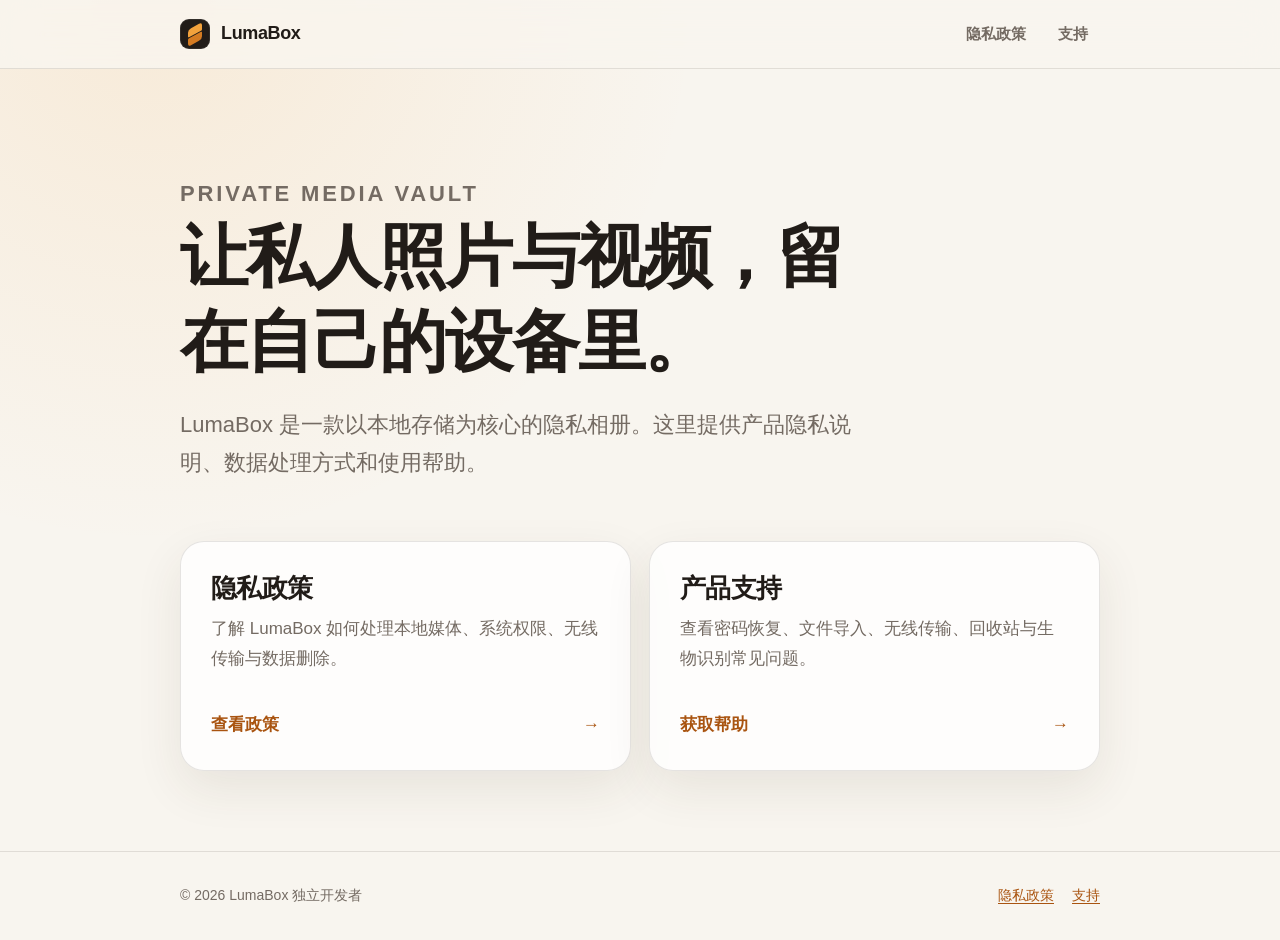
==== index.html @ ed977e68 "feat: create LumaBox support site" ====
<!doctype html>
<html lang="zh-CN">
<head>
  <meta charset="utf-8">
  <meta name="viewport" content="width=device-width, initial-scale=1">
  <meta name="description" content="LumaBox 官方信息页面，提供隐私政策和产品支持。">
  <meta name="theme-color" media="(prefers-color-scheme: light)" content="#f8f5ef">
  <meta name="theme-color" media="(prefers-color-scheme: dark)" content="#171411">
  <link rel="icon" href="data:image/svg+xml,%3Csvg xmlns='http://www.w3.org/2000/svg' viewBox='0 0 64 64'%3E%3Crect width='64' height='64' rx='16' fill='%23211c18'/%3E%3Cpath d='M15 25 32 15l17 10-17 10z' fill='%23f2a23c'/%3E%3Cpath d='m15 25 17 10v17L15 42z' fill='%23d77a22'/%3E%3Cpath d='m49 25-17 10v17l17-10z' fill='%23f7bd68'/%3E%3C/svg%3E">
  <link rel="stylesheet" href="assets/style.css">
  <title>LumaBox｜本地隐私相册</title>
</head>
<body>
<header class="site-header">
  <nav class="nav" aria-label="主导航">
    <a class="brand" href="" aria-label="LumaBox 首页">
      <span class="brand-mark" aria-hidden="true"></span>
      <span>LumaBox</span>
    </a>
    <div class="nav-links">
      <a href="privacy/">隐私政策</a>
      <a href="support/">支持</a>
    </div>
  </nav>
</header>
<main>
  <section class="hero">
    <p class="eyebrow">Private media vault</p>
    <h1>让私人照片与视频，留在自己的设备里。</h1>
    <p>LumaBox 是一款以本地存储为核心的隐私相册。这里提供产品隐私说明、数据处理方式和使用帮助。</p>
  </section>
  <section class="link-grid" aria-label="信息入口">
    <a class="link-card" href="privacy/">
      <div>
        <h2>隐私政策</h2>
        <p>了解 LumaBox 如何处理本地媒体、系统权限、无线传输与数据删除。</p>
      </div>
      <span class="card-action">查看政策 <span aria-hidden="true">→</span></span>
    </a>
    <a class="link-card" href="support/">
      <div>
        <h2>产品支持</h2>
        <p>查看密码恢复、文件导入、无线传输、回收站与生物识别常见问题。</p>
      </div>
      <span class="card-action">获取帮助 <span aria-hidden="true">→</span></span>
    </a>
  </section>
</main>
<footer class="site-footer">
  <div class="footer-inner">
    <span>© 2026 LumaBox 独立开发者</span>
    <div class="footer-links">
      <a href="privacy/">隐私政策</a>
      <a href="support/">支持</a>
    </div>
  </div>
</footer>
</body>
</html>
---- assets/style.css ----
/* LumaBox public site */
:root {
  color-scheme: light dark;
  --background: #f8f5ef;
  --surface: rgba(255, 255, 255, 0.78);
  --surface-strong: #ffffff;
  --text: #211c18;
  --muted: #746b63;
  --line: rgba(50, 40, 32, 0.12);
  --accent: #d47b22;
  --accent-strong: #a95410;
  --accent-soft: #f6e2c8;
  --shadow: 0 18px 48px rgba(68, 50, 31, 0.09);
  --content-width: 920px;
}

@media (prefers-color-scheme: dark) {
  :root {
    --background: #171411;
    --surface: rgba(38, 33, 29, 0.82);
    --surface-strong: #26211d;
    --text: #f8f1e9;
    --muted: #bcb1a6;
    --line: rgba(255, 244, 232, 0.12);
    --accent: #f2a23c;
    --accent-strong: #ffc77a;
    --accent-soft: #4b331e;
    --shadow: 0 18px 52px rgba(0, 0, 0, 0.28);
  }
}

* {
  box-sizing: border-box;
}

html {
  scroll-behavior: smooth;
}

body {
  margin: 0;
  min-width: 320px;
  background:
    radial-gradient(circle at 12% 0%, rgba(242, 162, 60, 0.13), transparent 34rem),
    var(--background);
  color: var(--text);
  font-family: -apple-system, BlinkMacSystemFont, "SF Pro Text", "PingFang SC",
    "Helvetica Neue", Arial, sans-serif;
  font-size: 17px;
  line-height: 1.75;
  -webkit-font-smoothing: antialiased;
}

a {
  color: var(--accent-strong);
  text-underline-offset: 0.18em;
}

a:hover {
  text-decoration-thickness: 2px;
}

.site-header {
  position: sticky;
  top: 0;
  z-index: 10;
  border-bottom: 1px solid var(--line);
  background: color-mix(in srgb, var(--background) 86%, transparent);
  backdrop-filter: blur(18px) saturate(140%);
  -webkit-backdrop-filter: blur(18px) saturate(140%);
}

.nav {
  display: flex;
  align-items: center;
  justify-content: space-between;
  width: min(calc(100% - 40px), var(--content-width));
  min-height: 68px;
  margin: 0 auto;
}

.brand {
  display: inline-flex;
  align-items: center;
  gap: 11px;
  color: var(--text);
  font-size: 18px;
  font-weight: 750;
  letter-spacing: -0.02em;
  text-decoration: none;
}

.brand-mark {
  position: relative;
  width: 30px;
  height: 30px;
  border-radius: 9px;
  background: var(--text);
  box-shadow: inset 0 0 0 1px rgba(255, 255, 255, 0.08);
}

.brand-mark::before,
.brand-mark::after {
  position: absolute;
  left: 8px;
  width: 14px;
  height: 8px;
  content: "";
  transform: skewY(-28deg);
}

.brand-mark::before {
  top: 7px;
  border-radius: 3px 3px 1px 1px;
  background: #f2a23c;
}

.brand-mark::after {
  top: 16px;
  border-radius: 1px 1px 3px 3px;
  background: #d47b22;
}

.nav-links {
  display: flex;
  align-items: center;
  gap: 8px;
}

.nav-links a {
  padding: 8px 12px;
  border-radius: 10px;
  color: var(--muted);
  font-size: 15px;
  font-weight: 650;
  text-decoration: none;
}

.nav-links a[aria-current="page"],
.nav-links a:hover {
  background: var(--accent-soft);
  color: var(--accent-strong);
}

main {
  width: min(calc(100% - 40px), var(--content-width));
  margin: 0 auto;
}

.hero {
  padding: 84px 0 58px;
}

.eyebrow {
  margin: 0 0 12px;
  color: var(--accent-strong);
  font-size: 13px;
  font-weight: 800;
  letter-spacing: 0.13em;
  text-transform: uppercase;
}

h1,
h2,
h3 {
  line-height: 1.25;
  letter-spacing: -0.025em;
}

h1 {
  max-width: 720px;
  margin: 0;
  font-size: clamp(40px, 7vw, 68px);
}

.hero p {
  max-width: 680px;
  margin: 22px 0 0;
  color: var(--muted);
  font-size: clamp(18px, 2.4vw, 22px);
}

.link-grid {
  display: grid;
  grid-template-columns: repeat(2, minmax(0, 1fr));
  gap: 18px;
  padding-bottom: 80px;
}

.link-card {
  display: flex;
  min-height: 230px;
  flex-direction: column;
  justify-content: space-between;
  padding: 30px;
  border: 1px solid var(--line);
  border-radius: 24px;
  background: var(--surface);
  box-shadow: var(--shadow);
  color: var(--text);
  text-decoration: none;
  transition: transform 180ms ease, border-color 180ms ease;
}

.link-card:hover {
  border-color: color-mix(in srgb, var(--accent) 54%, var(--line));
  transform: translateY(-3px);
}

.link-card h2 {
  margin: 0 0 10px;
  font-size: 26px;
}

.link-card p {
  margin: 0;
  color: var(--muted);
}

.card-action {
  display: flex;
  align-items: center;
  justify-content: space-between;
  margin-top: 28px;
  color: var(--accent-strong);
  font-weight: 750;
}

.document-header {
  padding: 70px 0 32px;
  border-bottom: 1px solid var(--line);
}

.document-header h1 {
  font-size: clamp(36px, 6vw, 54px);
}

.document-meta {
  display: flex;
  flex-wrap: wrap;
  gap: 8px 18px;
  margin-top: 18px;
  color: var(--muted);
  font-size: 15px;
}

.document {
  display: grid;
  grid-template-columns: minmax(0, 1fr) 230px;
  gap: 54px;
  align-items: start;
  padding: 44px 0 90px;
}

.document article {
  min-width: 0;
}

.document article section {
  scroll-margin-top: 96px;
}

.document h2 {
  margin: 48px 0 15px;
  font-size: 27px;
}

.document h2:first-child {
  margin-top: 0;
}

.document h3 {
  margin: 28px 0 10px;
  font-size: 20px;
}

.document p,
.document li {
  color: var(--muted);
}

.document strong {
  color: var(--text);
}

.document ul,
.document ol {
  padding-left: 1.35em;
}

.document li + li {
  margin-top: 8px;
}

.note {
  margin: 24px 0;
  padding: 18px 20px;
  border: 1px solid color-mix(in srgb, var(--accent) 42%, var(--line));
  border-radius: 16px;
  background: var(--accent-soft);
  color: var(--text) !important;
}

.table-of-contents {
  position: sticky;
  top: 96px;
  padding: 20px;
  border: 1px solid var(--line);
  border-radius: 18px;
  background: var(--surface);
}

.table-of-contents h2 {
  margin: 0 0 12px;
  font-size: 15px;
}

.table-of-contents a {
  display: block;
  padding: 5px 0;
  color: var(--muted);
  font-size: 14px;
  text-decoration: none;
}

.table-of-contents a:hover {
  color: var(--accent-strong);
}

.faq-list {
  display: grid;
  gap: 12px;
}

details {
  border: 1px solid var(--line);
  border-radius: 16px;
  background: var(--surface);
}

summary {
  padding: 18px 48px 18px 20px;
  cursor: pointer;
  font-weight: 750;
  list-style: none;
}

summary::-webkit-details-marker {
  display: none;
}

summary::after {
  float: right;
  margin-right: -28px;
  color: var(--accent);
  content: "+";
  font-size: 24px;
  line-height: 1;
}

details[open] summary::after {
  content: "−";
}

details p,
details ul {
  margin: 0;
  padding: 0 20px 20px;
}

details ul {
  padding-left: 42px;
}

.contact-card {
  margin-top: 46px;
  padding: 28px;
  border-radius: 22px;
  background: var(--text);
  color: var(--background);
}

.contact-card h2,
.contact-card p {
  color: inherit;
}

.contact-card h2 {
  margin-top: 0;
}

.pending-value {
  display: inline-block;
  padding: 2px 9px;
  border-radius: 999px;
  background: rgba(242, 162, 60, 0.22);
  color: #ffc77a;
  font-size: 14px;
  font-weight: 750;
}

.site-footer {
  border-top: 1px solid var(--line);
}

.footer-inner {
  display: flex;
  align-items: center;
  justify-content: space-between;
  width: min(calc(100% - 40px), var(--content-width));
  min-height: 88px;
  margin: 0 auto;
  color: var(--muted);
  font-size: 14px;
}

.footer-links {
  display: flex;
  gap: 18px;
}

@media (max-width: 760px) {
  .nav {
    width: min(calc(100% - 28px), var(--content-width));
  }

  .nav-links a {
    padding: 7px 8px;
    font-size: 14px;
  }

  main {
    width: min(calc(100% - 32px), var(--content-width));
  }

  .hero {
    padding: 58px 0 40px;
  }

  .link-grid {
    grid-template-columns: 1fr;
  }

  .link-card {
    min-height: 190px;
  }

  .document-header {
    padding-top: 48px;
  }

  .document {
    display: block;
    padding-top: 34px;
  }

  .table-of-contents {
    display: none;
  }

  .document h2 {
    margin-top: 40px;
    font-size: 24px;
  }

  .footer-inner {
    align-items: flex-start;
    flex-direction: column;
    gap: 8px;
    justify-content: center;
  }
}

@media (prefers-reduced-motion: reduce) {
  html {
    scroll-behavior: auto;
  }

  .link-card {
    transition: none;
  }
}
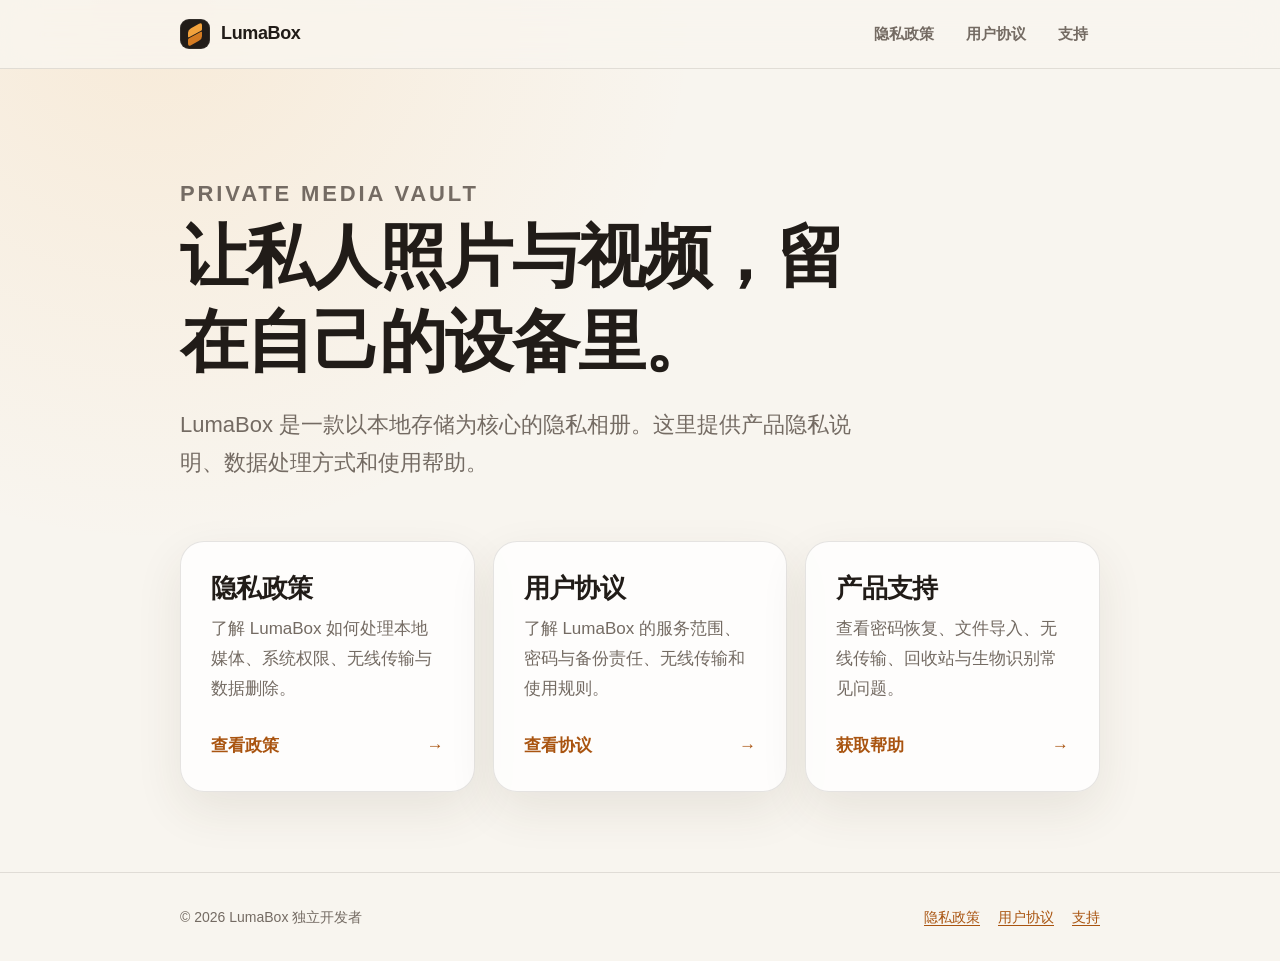
==== commit 76e87fd0: "docs: add LumaBox user agreement" ====
--- a/index.html
+++ b/index.html
@@ -3,7 +3,7 @@
 <head>
   <meta charset="utf-8">
   <meta name="viewport" content="width=device-width, initial-scale=1">
-  <meta name="description" content="LumaBox 官方信息页面，提供隐私政策和产品支持。">
+  <meta name="description" content="LumaBox 官方信息页面，提供隐私政策、用户协议和产品支持。">
   <meta name="theme-color" media="(prefers-color-scheme: light)" content="#f8f5ef">
   <meta name="theme-color" media="(prefers-color-scheme: dark)" content="#171411">
   <link rel="icon" href="data:image/svg+xml,%3Csvg xmlns='http://www.w3.org/2000/svg' viewBox='0 0 64 64'%3E%3Crect width='64' height='64' rx='16' fill='%23211c18'/%3E%3Cpath d='M15 25 32 15l17 10-17 10z' fill='%23f2a23c'/%3E%3Cpath d='m15 25 17 10v17L15 42z' fill='%23d77a22'/%3E%3Cpath d='m49 25-17 10v17l17-10z' fill='%23f7bd68'/%3E%3C/svg%3E">
@@ -19,6 +19,7 @@
     </a>
     <div class="nav-links">
       <a href="privacy/">隐私政策</a>
+      <a href="terms/">用户协议</a>
       <a href="support/">支持</a>
     </div>
   </nav>
@@ -37,6 +38,13 @@
       </div>
       <span class="card-action">查看政策 <span aria-hidden="true">→</span></span>
     </a>
+    <a class="link-card" href="terms/">
+      <div>
+        <h2>用户协议</h2>
+        <p>了解 LumaBox 的服务范围、密码与备份责任、无线传输和使用规则。</p>
+      </div>
+      <span class="card-action">查看协议 <span aria-hidden="true">→</span></span>
+    </a>
     <a class="link-card" href="support/">
       <div>
         <h2>产品支持</h2>
@@ -51,6 +59,7 @@
     <span>© 2026 LumaBox 独立开发者</span>
     <div class="footer-links">
       <a href="privacy/">隐私政策</a>
+      <a href="terms/">用户协议</a>
       <a href="support/">支持</a>
     </div>
   </div>
--- a/assets/style.css
+++ b/assets/style.css
@@ -182,7 +182,7 @@
 
 .link-grid {
   display: grid;
-  grid-template-columns: repeat(2, minmax(0, 1fr));
+  grid-template-columns: repeat(3, minmax(0, 1fr));
   gap: 18px;
   padding-bottom: 80px;
 }
@@ -471,6 +471,40 @@
   }
 }
 
+@media (max-width: 520px) {
+  .nav {
+    width: calc(100% - 20px);
+  }
+
+  .brand {
+    gap: 0;
+  }
+
+  .brand > span:last-child {
+    display: none;
+  }
+
+  .nav-links {
+    gap: 2px;
+  }
+
+  .nav-links a {
+    padding: 7px 6px;
+    font-size: 13px;
+  }
+
+  .footer-links {
+    flex-wrap: wrap;
+    gap: 8px 14px;
+  }
+}
+
+@media (min-width: 761px) and (max-width: 900px) {
+  .link-grid {
+    grid-template-columns: repeat(2, minmax(0, 1fr));
+  }
+}
+
 @media (prefers-reduced-motion: reduce) {
   html {
     scroll-behavior: auto;
@@ -480,3 +514,82 @@
     transition: none;
   }
 }
+
+
+.table-wrap {
+  max-width: 100%;
+  margin: 22px 0;
+  overflow-x: auto;
+  border: 1px solid var(--line);
+  border-radius: 16px;
+  background: var(--surface);
+}
+
+.data-table {
+  width: 100%;
+  min-width: 620px;
+  border-collapse: collapse;
+  font-size: 15px;
+}
+
+.data-table th,
+.data-table td {
+  padding: 14px 16px;
+  border-bottom: 1px solid var(--line);
+  color: var(--muted);
+  text-align: left;
+  vertical-align: top;
+}
+
+.data-table th {
+  background: color-mix(in srgb, var(--accent-soft) 52%, transparent);
+  color: var(--text);
+  font-weight: 750;
+}
+
+.data-table tr:last-child td {
+  border-bottom: 0;
+}
+
+.quick-grid {
+  display: grid;
+  grid-template-columns: repeat(3, minmax(0, 1fr));
+  gap: 12px;
+  margin: 22px 0;
+}
+
+.quick-card {
+  padding: 20px;
+  border: 1px solid var(--line);
+  border-radius: 18px;
+  background: var(--surface);
+}
+
+.quick-card h3 {
+  margin: 14px 0 7px;
+  font-size: 18px;
+}
+
+.quick-card p {
+  margin: 0;
+  font-size: 15px;
+  line-height: 1.65;
+}
+
+.step-number {
+  display: inline-grid;
+  width: 30px;
+  height: 30px;
+  place-items: center;
+  border-radius: 9px;
+  background: var(--accent-soft);
+  color: var(--accent-strong);
+  font-size: 14px;
+  font-weight: 800;
+}
+
+@media (max-width: 760px) {
+  .quick-grid {
+    grid-template-columns: 1fr;
+  }
+}
